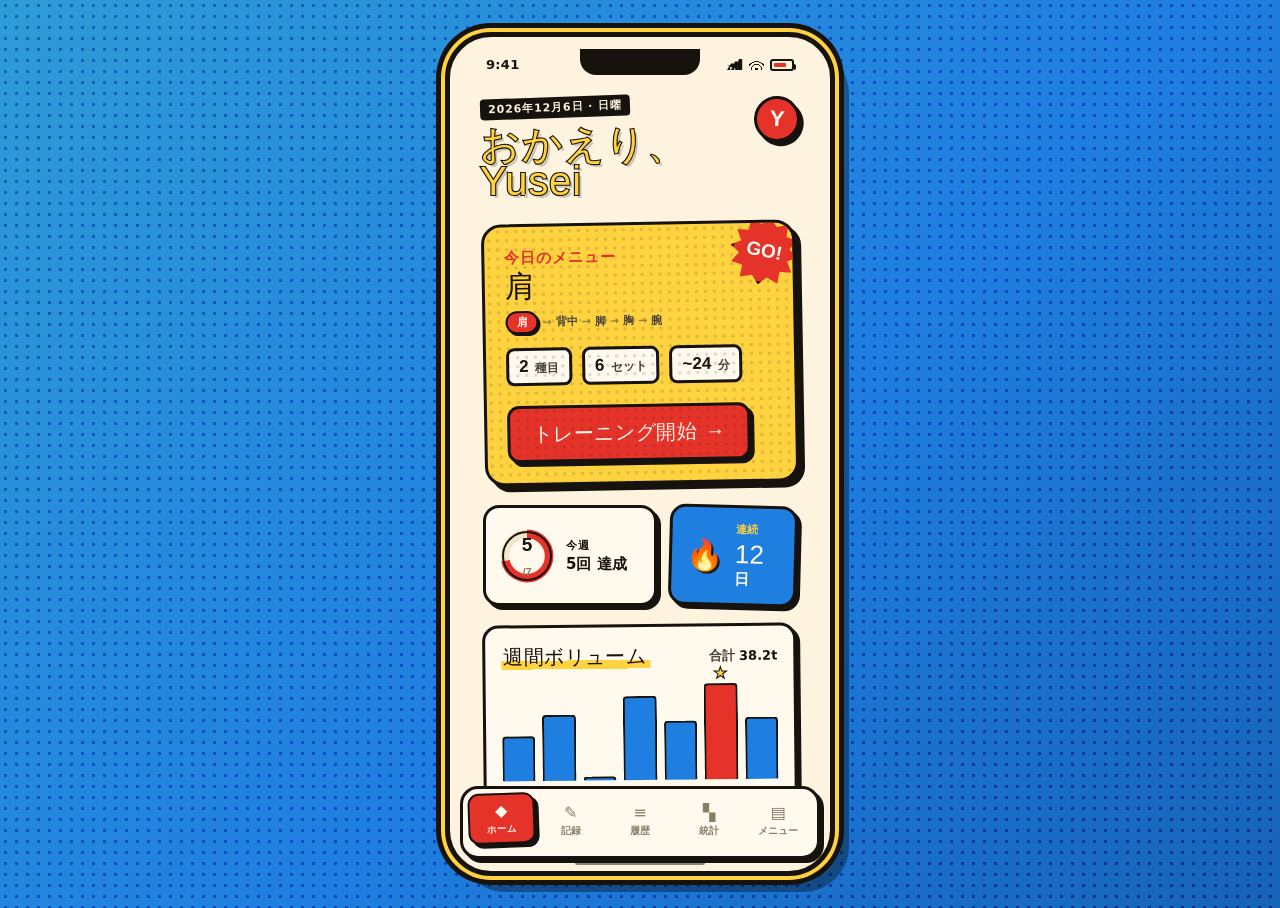
==== 02_プロトタイプ/index.html @ 5b1e4136 "feat: 筋トレ記録アプリ（5部位ローテーション・スプレッドシートDB・PWA対応）" ====
<!doctype html>
<html lang="ja">
<head>
  <meta charset="utf-8" />
  <meta name="viewport" content="width=device-width, initial-scale=1, viewport-fit=cover" />
  <title>筋トレ記録</title>
  <meta name="theme-color" content="#ffd23f" />
  <link rel="manifest" href="manifest.webmanifest" />
  <!-- iOS: ホーム画面に追加でフルスクリーン起動 -->
  <meta name="apple-mobile-web-app-capable" content="yes" />
  <meta name="apple-mobile-web-app-status-bar-style" content="default" />
  <meta name="apple-mobile-web-app-title" content="筋トレ" />
  <link rel="apple-touch-icon" href="apple-touch-icon.png" />
  <link rel="stylesheet" href="css/style.css" />
</head>
<body>
  <!-- デスクトップで見たときの背景。実機ではフレームは消える想定 -->
  <div class="stage">
    <div class="phone" role="application" aria-label="筋トレ記録アプリ プロトタイプ">
      <div class="phone__notch" aria-hidden="true"></div>

      <!-- ステータスバー -->
      <div class="statusbar" aria-hidden="true">
        <span class="statusbar__time">9:41</span>
        <span class="statusbar__icons">
          <i class="ic ic-signal"></i><i class="ic ic-wifi"></i><i class="ic ic-batt"></i>
        </span>
      </div>

      <!-- スクリーン群 -->
      <main class="screens" id="screens">

        <!-- ========== ホーム ========== -->
        <section class="screen is-active" id="screen-home" aria-labelledby="home-h">
          <header class="topbar">
            <div>
              <p class="topbar__eyebrow">2026年7月11日 · 土曜</p>
              <h1 class="topbar__title" id="home-h">おかえり、Yusei</h1>
            </div>
            <div class="avatar" aria-hidden="true">Y</div>
          </header>

          <!-- 今日のメニュー（ヒーローカード） -->
          <article class="hero-card">
            <div class="hero-card__glow" aria-hidden="true"></div>
            <p class="hero-card__label">今日のメニュー</p>
            <h2 class="hero-card__title" id="hero-menu">肩</h2>
            <p class="hero-card__rotation" id="hero-rotation" aria-label="部位ローテーション"></p>
            <ul class="hero-card__meta" id="hero-meta">
              <li><b>2</b> 種目</li>
              <li><b>6</b> セット</li>
              <li><b>~24</b> 分</li>
            </ul>
            <button class="btn btn--accent" data-goto="log">
              トレーニング開始
              <span class="btn__arrow" aria-hidden="true">→</span>
            </button>
          </article>

          <!-- ストリーク & 週間リング -->
          <div class="stat-row">
            <article class="stat-card">
              <div class="ring" style="--val:71" id="week-ring">
                <svg viewBox="0 0 44 44" aria-hidden="true">
                  <circle class="ring__bg" cx="22" cy="22" r="18" />
                  <circle class="ring__fg" cx="22" cy="22" r="18" />
                </svg>
                <span class="ring__num" id="week-ring-num">5<small>/7</small></span>
              </div>
              <div class="stat-card__body">
                <p class="stat-card__k">今週</p>
                <p class="stat-card__v" id="week-count">5回 達成</p>
              </div>
            </article>

            <article class="stat-card stat-card--streak">
              <span class="flame" aria-hidden="true">🔥</span>
              <div class="stat-card__body">
                <p class="stat-card__k">連続</p>
                <p class="stat-card__v"><b id="streak-num">12</b> 日</p>
              </div>
            </article>
          </div>

          <!-- 週間ボリューム（ミニ棒グラフ） -->
          <article class="panel">
            <div class="panel__head">
              <h3 class="panel__title">週間ボリューム</h3>
              <span class="panel__sub">合計 <b id="week-total">38.2t</b></span>
            </div>
            <div class="bars" id="home-bars" aria-hidden="true"></div>
            <div class="bars__labels">
              <span>月</span><span>火</span><span>水</span><span>木</span><span>金</span><span>土</span><span>日</span>
            </div>
          </article>

          <!-- 直近の自己ベスト -->
          <article class="panel">
            <div class="panel__head">
              <h3 class="panel__title">最近の自己ベスト</h3>
              <span class="pr-tag">PR</span>
            </div>
            <ul class="pr-list" id="home-pr-list">
              <li><span>ベンチプレス</span><b>90 kg <small>×5</small></b></li>
              <li><span>スクワット</span><b>120 kg <small>×3</small></b></li>
            </ul>
          </article>
        </section>

        <!-- ========== 記録 ========== -->
        <section class="screen" id="screen-log" aria-labelledby="log-h" hidden>
          <header class="topbar">
            <div>
              <p class="topbar__eyebrow" id="log-eyebrow">今日のトレーニング</p>
              <h1 class="topbar__title" id="log-h">肩</h1>
            </div>
            <button class="pill pill--live"><span class="dot"></span>LIVE</button>
          </header>

          <!-- 進行中サマリー -->
          <div class="log-summary">
            <div><p class="log-summary__k">ボリューム</p><p class="log-summary__v">6,420<small>kg</small></p></div>
            <div><p class="log-summary__k">セット</p><p class="log-summary__v">9<small>/18</small></p></div>
            <div><p class="log-summary__k">種目</p><p class="log-summary__v">2<small>/5</small></p></div>
          </div>

          <!-- 種目カード群 -->
          <div id="exercise-list"></div>

          <button class="btn btn--ghost btn--full" id="add-exercise">＋ 種目を追加</button>
          <button class="btn btn--accent btn--full" id="finish-session" data-goto="history">トレーニングを終了</button>
        </section>

        <!-- ========== 履歴 ========== -->
        <section class="screen" id="screen-history" aria-labelledby="hist-h" hidden>
          <header class="topbar">
            <div>
              <p class="topbar__eyebrow" id="hist-sub">これまで 142 セッション</p>
              <h1 class="topbar__title" id="hist-h">履歴</h1>
            </div>
          </header>
          <div class="history-list" id="history-list"></div>
        </section>

        <!-- ========== 統計 ========== -->
        <section class="screen" id="screen-stats" aria-labelledby="stats-h" hidden>
          <header class="topbar">
            <div>
              <p class="topbar__eyebrow">直近12週</p>
              <h1 class="topbar__title" id="stats-h">統計</h1>
            </div>
          </header>

          <article class="panel">
            <div class="panel__head">
              <h3 class="panel__title">総ボリューム推移</h3>
              <span class="panel__sub trend-up" id="trend-pct">▲ 8.4%</span>
            </div>
            <svg class="line-chart" id="line-chart" viewBox="0 0 300 120" preserveAspectRatio="none" aria-hidden="true"></svg>
          </article>

          <article class="panel">
            <h3 class="panel__title">部位別バランス</h3>
            <ul class="muscle-list" id="muscle-list"></ul>
          </article>

          <article class="panel">
            <div class="panel__head">
              <h3 class="panel__title">自己ベスト</h3>
              <span class="pr-tag">PR</span>
            </div>
            <ul class="pr-list pr-list--big" id="pr-list"></ul>
          </article>
        </section>

        <!-- ========== メニュー編集（部位別） ========== -->
        <section class="screen" id="screen-menu" aria-labelledby="menu-h" hidden>
          <header class="topbar">
            <div>
              <p class="topbar__eyebrow">部位別で組む</p>
              <h1 class="topbar__title" id="menu-h">メニュー編集</h1>
            </div>
            <button class="pill" id="menu-count" aria-live="polite">0 種目</button>
          </header>

          <!-- メニュー切替（肩 / 背中 … ＋で追加） -->
          <div class="menu-tabs" id="menu-tabs" role="tablist" aria-label="メニュー選択"></div>

          <!-- 選択中メニューの名前（編集可） -->
          <label class="menu-name">
            <span class="menu-name__k">メニュー名</span>
            <input class="menu-name__in" id="menu-name" type="text" maxlength="24" />
          </label>

          <!-- 部位別セクション（アコーディオン） -->
          <div id="muscle-groups"></div>
        </section>

      </main>

      <!-- ボトムナビ -->
      <nav class="tabbar" aria-label="メインナビゲーション">
        <button class="tab is-active" data-goto="home" aria-current="page">
          <span class="tab__ico">◆</span><span class="tab__lbl">ホーム</span>
        </button>
        <button class="tab" data-goto="log">
          <span class="tab__ico">✎</span><span class="tab__lbl">記録</span>
        </button>
        <button class="tab" data-goto="history">
          <span class="tab__ico">≡</span><span class="tab__lbl">履歴</span>
        </button>
        <button class="tab" data-goto="stats">
          <span class="tab__ico">▚</span><span class="tab__lbl">統計</span>
        </button>
        <button class="tab" data-goto="menu">
          <span class="tab__ico">▤</span><span class="tab__lbl">メニュー</span>
        </button>
      </nav>

      <div class="phone__home" aria-hidden="true"></div>
    </div>
  </div>

  <script src="js/config.js"></script>
  <script src="js/api.js"></script>
  <script src="js/app.js"></script>
</body>
</html>
---- 02_プロトタイプ/css/style.css ----
/* =========================================================
   筋トレ記録アプリ — プロトタイプ
   方向性: アメコミ風（American comic / コミックブック）
   太い黒アウトライン × ハードシャドウ × 網点(ハーフトーン)
   × 原色(レッド/イエロー/ブルー) × バースト形状
   ========================================================= */

:root {
  /* --- comic palette --- */
  --ink:     #16120d;
  --paper:   #fdf3df;
  --paper-2: #fff9ee;
  --red:     #e6332a;
  --red-dk:  #b3231c;
  --yellow:  #ffd23f;
  --blue:    #1f7fe0;
  --pink:    #ff5aa0;
  --cream-line: #efe2c2;

  /* エイリアス（旧クラスが参照する変数を上書き） */
  --accent:     var(--red);
  --accent-2:   var(--red-dk);
  --accent-ink: var(--paper-2);
  --gold:       var(--yellow);
  --text:       var(--ink);
  --text-dim:   #4a4238;
  --text-mute:  #8a7d66;
  --line:       var(--ink);
  --surface-1:  var(--paper-2);
  --surface-2:  #f3e7cb;

  /* --- type --- */
  --display: "Bangers", "Anton", Impact, "DisplayJP", "Hiragino Sans", "Yu Gothic", sans-serif;
  --sans:    "Hiragino Sans", "Yu Gothic", "Helvetica Neue", system-ui, sans-serif;

  /* --- shape / motion --- */
  --bd: 3px solid var(--ink);
  --pop: 6px 6px 0 var(--ink);
  --pop-sm: 4px 4px 0 var(--ink);
  --ease: cubic-bezier(0.22, 1.4, 0.4, 1);
  --dur: 300ms;
  --r-lg: 20px;
  --r-md: 16px;
  --r-sm: 10px;
}

* { box-sizing: border-box; margin: 0; padding: 0; }

/* 見出し(Bangers)の日本語フォールバック用: 極太ゴシックに固定
   （Bangersに和文グリフが無く、素のヒラギノW3に落ちて細く見えるのを防ぐ） */
@font-face {
  font-family: "DisplayJP";
  src: local("Hiragino Sans W8"), local("HiraginoSans-W8"),
       local("Hiragino Kaku Gothic StdN W8"),
       local("Yu Gothic Bold"), local("YuGothic-Bold");
  unicode-range: U+3000-30FF, U+4E00-9FFF, U+F900-FAFF, U+FF00-FFEF; /* かな・漢字・全角 */
}

/* ---- halftone helper: 網点 ---- */
:root {
  --halftone: radial-gradient(circle at center, var(--ink) 1.4px, transparent 1.6px);
}

body {
  font-family: var(--sans);
  font-weight: 600; /* 本文もW6ベースで太めに（細ゴシック禁止） */
  color: var(--ink);
  background:
    var(--halftone) 0 0 / 11px 11px,
    linear-gradient(135deg, #2f9bd6, #1f7fe0 55%, #1663b8);
  background-blend-mode: soft-light, normal;
  min-height: 100vh;
  display: grid;
  place-items: center;
  padding: 32px 16px;
  -webkit-font-smoothing: antialiased;
}

/* ---------- phone frame ---------- */
.stage { perspective: none; }

.phone {
  position: relative;
  width: 390px;
  height: 844px;
  max-height: calc(100vh - 48px);
  background: var(--paper);
  border-radius: 46px;
  padding: 12px;
  border: 5px solid var(--ink);
  box-shadow:
    0 0 0 4px var(--yellow),
    0 0 0 9px var(--ink),
    14px 16px 0 rgba(0,0,0,0.35);
  display: flex;
  flex-direction: column;
  overflow: hidden;
}

.phone__notch {
  position: absolute;
  top: 12px; left: 50%; transform: translateX(-50%);
  width: 120px; height: 26px;
  background: var(--ink);
  border-radius: 0 0 16px 16px;
  z-index: 40;
}

/* ---------- status bar ---------- */
.statusbar {
  display: flex; justify-content: space-between; align-items: center;
  padding: 8px 24px 4px;
  font-size: 13px; font-weight: 800; letter-spacing: 0.3px;
  color: var(--ink);
}
.statusbar__icons { display: flex; gap: 6px; align-items: center; }
.ic { display: inline-block; }
.ic-signal { width: 16px; height: 11px;
  clip-path: polygon(0 60%,20% 60%,20% 100%,0 100%, 25% 40%,45% 40%,45% 100%,25% 100%,
    50% 22%,70% 22%,70% 100%,50% 100%, 75% 0,95% 0,95% 100%,75% 100%);
  background: currentColor; }
.ic-wifi { width: 15px; height: 11px;
  background: radial-gradient(circle at 50% 100%, currentColor 0 2px, transparent 2px),
  radial-gradient(circle at 50% 100%, transparent 5px, currentColor 5px 6px, transparent 6px),
  radial-gradient(circle at 50% 100%, transparent 8px, currentColor 8px 9px, transparent 9px); }
.ic-batt { width: 24px; height: 12px; border: 2px solid currentColor; border-radius: 3px;
  position: relative; }
.ic-batt::before { content:""; position:absolute; inset:2px; right:6px; background: var(--red);
  border-radius: 1px; }
.ic-batt::after { content:""; position:absolute; right:-4px; top:3px; width:2.5px; height:6px;
  background: currentColor; border-radius: 0 2px 2px 0; }

/* ---------- screens ---------- */
.screens { flex: 1; position: relative; overflow: hidden; }
.screen {
  position: absolute; inset: 0;
  overflow-y: auto;
  padding: 6px 18px 108px;
  scrollbar-width: none;
  opacity: 0;
  transform: translateY(16px) rotate(-1deg);
  pointer-events: none;
  transition: opacity var(--dur) var(--ease), transform var(--dur) var(--ease);
}
.screen::-webkit-scrollbar { display: none; }
.screen.is-active { opacity: 1; transform: none; pointer-events: auto; }
.screen[hidden] { display: none; }

/* ---------- topbar ---------- */
.topbar { display: flex; justify-content: space-between; align-items: flex-start; padding: 14px 0 18px; }
.topbar__eyebrow {
  display: inline-block;
  font-size: 11px; letter-spacing: 0.08em; text-transform: uppercase;
  color: var(--paper); font-weight: 800; margin-bottom: 8px;
  background: var(--ink); padding: 3px 8px; border-radius: 4px;
  transform: rotate(-2deg);
}
.topbar__title {
  font-family: var(--display); font-weight: 400;
  font-size: 40px; line-height: 0.92; letter-spacing: 0.02em;
  color: var(--yellow);
  -webkit-text-stroke: 2.2px var(--ink);
  paint-order: stroke fill;
  text-shadow: 3px 3px 0 rgba(0,0,0,0.18);
}
.avatar {
  width: 46px; height: 46px; border-radius: 50%;
  display: grid; place-items: center; flex: none;
  font-family: var(--display); font-size: 22px; color: var(--paper-2);
  background: var(--red); border: var(--bd);
  box-shadow: var(--pop-sm);
  transform: rotate(4deg);
}

/* ---------- hero card ---------- */
.hero-card {
  position: relative; overflow: hidden;
  border-radius: var(--r-lg);
  padding: 22px 20px 20px;
  background: var(--yellow);
  border: var(--bd);
  box-shadow: var(--pop);
  margin: 4px 3px 22px;
  transform: rotate(-1deg);
}
.hero-card__glow {
  position: absolute; inset: 0;
  background: var(--halftone) 0 0 / 9px 9px;
  opacity: 0.14; pointer-events: none;
}
/* burst badge */
.hero-card::after {
  content: "GO!"; position: absolute; top: -6px; right: -6px;
  width: 62px; height: 62px; display: grid; place-items: center;
  font-family: var(--display); font-size: 19px; color: var(--paper-2);
  background: var(--red); border: var(--bd);
  transform: rotate(12deg);
  clip-path: polygon(50% 0,61% 12%,78% 6%,78% 24%,95% 26%,86% 41%,100% 50%,86% 59%,95% 74%,78% 76%,78% 94%,61% 88%,50% 100%,39% 88%,22% 94%,22% 76%,5% 74%,14% 59%,0 50%,14% 41%,5% 26%,22% 24%,22% 6%,39% 12%);
}
.hero-card__label {
  font-family: var(--display); font-size: 15px; letter-spacing: 0.06em;
  color: var(--red); margin-bottom: 4px;
}
.hero-card__title {
  font-family: var(--display); font-size: 30px; font-weight: 400;
  line-height: 1.02; margin-bottom: 8px; color: var(--ink);
  letter-spacing: 0.01em;
}
/* 部位ローテーション（肩→背中→脚→胸→腕、今日の部位を強調） */
.hero-card__rotation {
  position: relative;
  display: flex; flex-wrap: wrap; align-items: center; gap: 4px;
  font-size: 11px; font-weight: 800; color: var(--text-dim);
  margin-bottom: 14px;
}
.hero-card__rotation b {
  background: var(--red); color: var(--paper-2);
  border: 2px solid var(--ink); border-radius: 999px;
  padding: 2px 9px;
  box-shadow: 2px 2px 0 var(--ink);
}
.hero-card__rotation .sep { opacity: 0.55; }
.hero-card__meta {
  list-style: none; display: flex; gap: 10px; margin-bottom: 20px;
}
.hero-card__meta li {
  background: var(--paper-2); border: var(--bd); border-radius: 8px;
  padding: 6px 10px; font-size: 12px; font-weight: 800; color: var(--text-dim);
}
.hero-card__meta b { font-family: var(--display); color: var(--ink); font-size: 17px; margin-right: 2px; }

/* ---------- buttons ---------- */
.btn {
  font-family: var(--display); font-size: 20px; font-weight: 400; letter-spacing: 0.03em;
  border: var(--bd); border-radius: 12px; cursor: pointer;
  padding: 12px 22px;
  display: inline-flex; align-items: center; justify-content: center; gap: 8px;
  transition: transform 120ms var(--ease), box-shadow 120ms var(--ease);
  color: var(--paper-2);
  background: var(--red);
  box-shadow: var(--pop-sm);
}
.btn--accent:hover { transform: translate(-2px,-2px); box-shadow: 7px 7px 0 var(--ink); }
.btn--accent:active { transform: translate(2px,2px); box-shadow: 2px 2px 0 var(--ink); }
.btn__arrow { transition: transform 200ms var(--ease); }
.btn--accent:hover .btn__arrow { transform: translateX(4px); }
.btn--full { width: 100%; margin-top: 14px; }
.btn--ghost {
  background: var(--paper-2); color: var(--ink);
  border: 3px dashed var(--ink); box-shadow: none;
}
.btn--ghost:hover { background: var(--yellow); box-shadow: var(--pop-sm); transform: translate(-2px,-2px); }

/* ---------- stat row ---------- */
.stat-row { display: grid; grid-template-columns: 1.15fr 0.85fr; gap: 12px; margin: 0 3px 18px; }
.stat-card {
  background: var(--paper-2); border: var(--bd); box-shadow: var(--pop-sm);
  border-radius: var(--r-md); padding: 14px;
  display: flex; align-items: center; gap: 12px;
}
.stat-card:nth-child(2) { transform: rotate(1.5deg); background: var(--blue); color: var(--paper-2); }
.stat-card__k { font-size: 11px; font-weight: 800; text-transform: uppercase; letter-spacing: 0.06em; margin-bottom: 2px; }
.stat-card--streak .stat-card__k { color: var(--yellow); }
.stat-card__v { font-size: 15px; font-weight: 800; }
.stat-card__v b { font-family: var(--display); font-size: 26px; font-weight: 400; }
.flame { font-size: 30px; filter: drop-shadow(2px 2px 0 var(--ink));
  animation: flicker 2s ease-in-out infinite; }
@keyframes flicker { 0%,100%{ transform: scale(1) rotate(-3deg);} 50%{ transform: scale(1.15) rotate(3deg);} }

/* progress ring */
.ring { position: relative; width: 54px; height: 54px; flex: none; }
.ring svg { width: 100%; height: 100%; transform: rotate(-90deg); }
.ring__bg { fill: none; stroke: var(--surface-2); stroke-width: 7; }
.ring__fg {
  fill: none; stroke: var(--red); stroke-width: 7; stroke-linecap: butt;
  stroke-dasharray: 113;
  stroke-dashoffset: calc(113 - 113 * var(--val) / 100);
  transition: stroke-dashoffset 900ms var(--ease);
}
.ring::after { content:""; position:absolute; inset:2px; border-radius:50%;
  border: 2.5px solid var(--ink); pointer-events:none; }
.ring__num { position: absolute; inset: 0; display: grid; place-items: center;
  font-family: var(--display); font-size: 19px; color: var(--ink); }
.ring__num small { font-size: 11px; color: var(--text-mute); }

/* ---------- panel ---------- */
.panel {
  background: var(--paper-2); border: var(--bd); box-shadow: var(--pop-sm);
  border-radius: var(--r-md); padding: 16px; margin: 0 3px 18px;
}
.panel:nth-of-type(even) { transform: rotate(-0.6deg); }
.panel__head { display: flex; justify-content: space-between; align-items: center; margin-bottom: 14px; }
.panel__title {
  font-family: var(--display); font-size: 20px; font-weight: 400; letter-spacing: 0.02em;
  color: var(--ink);
  background: linear-gradient(transparent 62%, var(--yellow) 62% 94%, transparent 94%);
  padding: 0 4px 0 2px;
}
.panel__sub { font-size: 13px; color: var(--text-dim); font-weight: 800; }
.panel__sub b { color: var(--ink); }
.trend-up { color: var(--paper-2); background: var(--red); border: 2px solid var(--ink);
  padding: 2px 8px; border-radius: 6px; }
.trend-down { color: var(--ink); background: var(--blue); border: 2px solid var(--ink);
  padding: 2px 8px; border-radius: 6px; }

/* mini bar chart */
.bars { display: flex; align-items: flex-end; gap: 7px; height: 96px; }
.bars .bar {
  flex: 1; border-radius: 4px 4px 0 0;
  background: var(--blue); border: 2.5px solid var(--ink); border-bottom: none;
  position: relative; transition: height 700ms var(--ease);
}
.bars .bar.is-peak { background: var(--red); }
.bars .bar.is-peak::after {
  content: "★"; position: absolute; top: -22px; left: 50%; transform: translateX(-50%);
  font-size: 16px; color: var(--yellow); -webkit-text-stroke: 1px var(--ink);
}
.bars__labels { display: flex; gap: 7px; margin-top: 6px; }
.bars__labels span { flex: 1; text-align: center; font-size: 11px; color: var(--text-mute); font-weight: 800; }

/* PR list */
.pr-tag {
  font-family: var(--display); font-size: 13px; letter-spacing: 0.06em;
  color: var(--paper-2); background: var(--red);
  padding: 3px 10px; border: 2px solid var(--ink); border-radius: 6px;
  transform: rotate(-4deg);
}
.pr-list { list-style: none; display: flex; flex-direction: column; gap: 11px; }
.pr-list li { display: flex; justify-content: space-between; align-items: center; font-size: 14px; font-weight: 700; }
.pr-list li span { color: var(--text-dim); }
.pr-list li b { font-weight: 800; }
.pr-list li b small { color: var(--text-mute); font-weight: 700; }
.pr-list--big li { padding-bottom: 11px; border-bottom: 2.5px dotted var(--cream-line); }
.pr-list--big li:last-child { border-bottom: none; padding-bottom: 0; }
.pr-list--big b { font-family: var(--display); font-size: 22px; font-weight: 400; }

/* ---------- log screen ---------- */
.pill {
  border: var(--bd); cursor: default; border-radius: 999px;
  padding: 6px 12px; font-family: var(--display); font-size: 15px;
  display: inline-flex; align-items: center; gap: 6px;
  background: var(--yellow); color: var(--ink); box-shadow: var(--pop-sm);
  transform: rotate(3deg);
}
.pill--live { background: var(--red); color: var(--paper-2); }
.pill .dot { width: 8px; height: 8px; border-radius: 50%; background: var(--paper-2);
  border: 1.5px solid var(--ink); animation: pulse 1.4s infinite; }
@keyframes pulse { 0%,100%{opacity:1;} 50%{opacity:0.25;} }

.log-summary {
  display: grid; grid-template-columns: repeat(3, 1fr); gap: 10px;
  margin: 0 3px 18px;
}
.log-summary > div { background: var(--paper-2); border: var(--bd); box-shadow: var(--pop-sm);
  border-radius: var(--r-sm); padding: 12px 8px; text-align: center; }
.log-summary > div:nth-child(2) { background: var(--yellow); transform: rotate(-2deg); }
.log-summary__k { font-size: 10px; font-weight: 800; text-transform: uppercase; color: var(--text-mute); margin-bottom: 3px; }
.log-summary__v { font-family: var(--display); font-size: 24px; font-weight: 400; }
.log-summary__v small { font-size: 12px; color: var(--text-mute); font-family: var(--sans); font-weight: 800; }

/* exercise card */
.ex {
  background: var(--paper-2); border: var(--bd); box-shadow: var(--pop-sm);
  border-radius: var(--r-md); margin: 0 3px 16px; overflow: hidden;
}
.ex__head { display: flex; align-items: center; gap: 12px; padding: 14px; border-bottom: var(--bd); }
.ex__badge {
  width: 38px; height: 38px; border-radius: 9px; flex: none;
  display: grid; place-items: center; font-size: 17px;
  background: var(--yellow); border: var(--bd);
}
.ex__name { font-size: 16px; font-weight: 900; }
.ex__muscle { font-size: 11.5px; color: var(--text-mute); margin-top: 2px; font-weight: 700; }
.ex__prev { margin-left: auto; text-align: right; font-size: 10px; color: var(--text-mute); font-weight: 800; text-transform: uppercase; }
.ex__prev b { display: block; color: var(--ink); font-size: 14px; font-family: var(--display); font-weight: 400; }

.set-row {
  display: grid; grid-template-columns: 30px 1fr 1fr 44px;
  align-items: center; gap: 10px; padding: 11px 14px;
  font-size: 15px; transition: background 180ms;
}
.set-row + .set-row { border-top: 2px dotted var(--cream-line); }
.set-row__n {
  width: 26px; height: 26px; border-radius: 7px; display: grid; place-items: center;
  background: var(--ink); font-family: var(--display); font-size: 14px; color: var(--paper-2);
}
.set-val { font-weight: 800; }
.set-val small { color: var(--text-mute); font-weight: 700; font-size: 11px; margin-left: 2px; }

/* タップして打ち替えられる重量/レップ入力 */
.set-val--edit { display: inline-flex; align-items: baseline; gap: 2px; cursor: text; }
.set-val__in {
  width: 4ch; min-width: 3ch;
  border: none; background: transparent; padding: 0;
  font: inherit; font-weight: 800; color: var(--ink);
  border-bottom: 2px dashed color-mix(in srgb, var(--ink) 30%, transparent);
  border-radius: 0;
  -moz-appearance: textfield; appearance: textfield;
}
.set-val__in::-webkit-outer-spin-button,
.set-val__in::-webkit-inner-spin-button { -webkit-appearance: none; margin: 0; }
.set-val__in:focus {
  outline: none;
  background: var(--yellow);
  border-bottom: 2px solid var(--ink);
  box-shadow: 2px 2px 0 var(--ink);
}
.set-row.is-done .set-val__in:focus { background: var(--paper-2); }
.set-check {
  width: 30px; height: 30px; border-radius: 50%; border: var(--bd);
  background: var(--paper); cursor: pointer; color: transparent; font-size: 15px; font-weight: 900;
  display: grid; place-items: center; justify-self: end;
  transition: transform 120ms var(--ease), background 160ms;
}
.set-check:hover { transform: scale(1.1) rotate(-6deg); }
.set-row.is-done { background: var(--yellow); }
.set-row.is-done .set-check { background: var(--red); color: var(--paper-2); }
.ex__add {
  width: 100%; padding: 11px; background: var(--surface-2); border: none; cursor: pointer;
  color: var(--ink); font-family: var(--display); font-size: 15px; letter-spacing: 0.04em;
  border-top: var(--bd);
}
.ex__add:hover { background: var(--yellow); }

/* ---------- history ---------- */
.history-list { display: flex; flex-direction: column; gap: 14px; padding: 0 3px; }
.h-item {
  background: var(--paper-2); border: var(--bd); box-shadow: var(--pop-sm);
  border-radius: var(--r-md); padding: 14px; display: flex; gap: 12px; align-items: center;
  transition: transform 150ms var(--ease);
}
.h-item:nth-child(even) { transform: rotate(-1deg); }
.h-item:hover { transform: rotate(0deg) translate(-2px,-2px); box-shadow: 8px 8px 0 var(--ink); }
.h-date {
  flex: none; width: 54px; text-align: center;
  padding: 7px 0; border-radius: var(--r-sm); background: var(--red); color: var(--paper-2);
  border: var(--bd);
}
.h-date__d { font-family: var(--display); font-size: 24px; font-weight: 400; line-height: 0.9; }
.h-date__m { font-size: 10px; font-weight: 800; margin-top: 3px; }
.h-body { flex: 1; }
.h-body__t { font-size: 15px; font-weight: 900; margin-bottom: 4px; }
.h-body__meta { font-size: 12px; color: var(--text-mute); font-weight: 700; }
.h-vol { text-align: right; }
.h-vol b { font-family: var(--display); font-size: 20px; font-weight: 400; }
.h-vol small { display: block; font-size: 9px; color: var(--text-mute); text-transform: uppercase; font-weight: 800; }
.h-badge { font-family: var(--display); font-size: 12px; color: var(--paper-2); background: var(--blue);
  padding: 1px 7px; border: 2px solid var(--ink); border-radius: 5px; margin-right: 6px; }

/* ---------- stats ---------- */
.line-chart { width: 100%; height: 120px; overflow: visible; }
.muscle-list { list-style: none; display: flex; flex-direction: column; gap: 13px; }
.muscle-list li { display: grid; grid-template-columns: 52px 1fr 40px; align-items: center; gap: 12px; }
.muscle-list .m-name { font-size: 13px; color: var(--ink); font-weight: 800; }
.muscle-list .m-track { height: 14px; border-radius: 999px; background: var(--surface-2);
  border: 2.5px solid var(--ink); overflow: hidden; }
.muscle-list .m-fill { display: block; height: 100%;
  background: var(--red); transition: width 800ms var(--ease); }
.muscle-list li:nth-child(3n+1) .m-fill { background: var(--red); }
.muscle-list li:nth-child(3n+2) .m-fill { background: var(--blue); }
.muscle-list li:nth-child(3n) .m-fill { background: var(--yellow); }
.muscle-list .m-pct { font-family: var(--display); font-size: 15px; text-align: right; color: var(--ink); }

/* ---------- menu editor（部位別メニュー編集） ---------- */
.menu-tabs {
  display: flex; gap: 8px; overflow-x: auto; padding: 2px 3px 12px;
  scrollbar-width: none;
}
.menu-tabs::-webkit-scrollbar { display: none; }
.menu-chip {
  flex: none; cursor: pointer;
  font-family: var(--display); font-size: 15px; letter-spacing: 0.02em;
  padding: 7px 14px; border: var(--bd); border-radius: 999px;
  background: var(--paper-2); color: var(--ink);
  box-shadow: var(--pop-sm);
  transition: transform 120ms var(--ease);
}
.menu-chip:hover { transform: translate(-1px,-1px); }
.menu-chip:active { transform: translate(1px,1px); box-shadow: 2px 2px 0 var(--ink); }
.menu-chip.is-active { background: var(--red); color: var(--paper-2); transform: rotate(-2deg); }
.menu-chip--add { background: var(--yellow); width: 42px; text-align: center; padding: 7px 0; }

.menu-name {
  display: flex; align-items: center; gap: 10px;
  margin: 0 3px 18px; padding: 10px 14px;
  background: var(--yellow); border: var(--bd); border-radius: var(--r-md);
  box-shadow: var(--pop-sm);
}
.menu-name__k { font-size: 10px; font-weight: 800; text-transform: uppercase;
  letter-spacing: 0.06em; color: var(--ink); background: var(--paper-2);
  border: 2px solid var(--ink); border-radius: 5px; padding: 3px 6px; flex: none; }
.menu-name__in {
  flex: 1; min-width: 0; background: transparent; border: none;
  font-family: var(--display); font-size: 21px; color: var(--ink);
  letter-spacing: 0.02em;
}
.menu-name__in:focus { outline: none; }

/* muscle group section */
.mg {
  background: var(--paper-2); border: var(--bd); box-shadow: var(--pop-sm);
  border-radius: var(--r-md); margin: 0 3px 14px; overflow: hidden;
}
.mg__head {
  width: 100%; display: flex; align-items: center; gap: 12px;
  padding: 13px 14px; background: none; border: none; cursor: pointer;
  font-family: var(--sans);
}
.mg__dot {
  width: 34px; height: 34px; flex: none; border-radius: 9px; border: var(--bd);
  display: grid; place-items: center; font-size: 16px;
}
.mg--red .mg__dot { background: var(--red); }
.mg--blue .mg__dot { background: var(--blue); }
.mg--yellow .mg__dot { background: var(--yellow); }
.mg__name { font-family: var(--display); font-size: 22px; color: var(--ink); letter-spacing: 0.02em; }
.mg__count { margin-left: auto; font-size: 11px; font-weight: 800; color: var(--paper-2);
  background: var(--ink); border-radius: 999px; padding: 3px 10px; }
.mg__chev { font-size: 14px; color: var(--ink); transition: transform 200ms var(--ease); }
.mg.is-open .mg__chev { transform: rotate(90deg); }
.mg:not(.is-open) .mg__body { display: none; }
.mg__body { border-top: var(--bd); }

/* menu item row */
.mg-item {
  display: flex; align-items: center; gap: 12px; padding: 11px 14px;
  transition: background 160ms;
}
.mg-item + .mg-item, .mg-item + .mg-add { border-top: 2px dotted var(--cream-line); }
.mg-item.is-on { background: color-mix(in oklab, var(--yellow) 45%, var(--paper-2)); }
.mg-item__name { flex: 1; font-size: 14.5px; font-weight: 800; color: var(--text-dim); }
.mg-item.is-on .mg-item__name { color: var(--ink); }
.mg-item__del {
  flex: none; width: 26px; height: 26px; border-radius: 7px; cursor: pointer;
  border: 2px solid var(--ink); background: var(--paper); color: var(--ink);
  font-size: 16px; font-weight: 900; line-height: 1; display: grid; place-items: center;
  transition: transform 120ms var(--ease), background 160ms;
}
.mg-item__del:hover { background: var(--red); color: var(--paper-2); transform: rotate(90deg); }

/* comic toggle switch */
.toggle {
  flex: none; width: 50px; height: 28px; border: var(--bd); border-radius: 999px;
  background: var(--paper); position: relative; cursor: pointer; padding: 0;
  transition: background 180ms var(--ease);
}
.toggle::after {
  content: ""; position: absolute; top: 2px; left: 2px;
  width: 20px; height: 20px; border-radius: 50%;
  background: var(--ink);
  transition: transform 180ms var(--ease), background 180ms;
}
.toggle.is-on { background: var(--red); }
.toggle.is-on::after { transform: translateX(22px); background: var(--paper-2); }

/* add-exercise row */
.mg-add { display: flex; gap: 8px; padding: 12px 14px; background: var(--surface-2); }
.mg-add__in {
  flex: 1; min-width: 0; padding: 9px 12px;
  border: var(--bd); border-radius: 9px; background: var(--paper-2);
  font-family: var(--sans); font-size: 13px; font-weight: 700; color: var(--ink);
}
.mg-add__in::placeholder { color: var(--text-mute); font-weight: 700; }
.mg-add__in:focus { outline: none; box-shadow: var(--pop-sm); }
.mg-add__btn {
  flex: none; cursor: pointer; padding: 0 16px;
  border: var(--bd); border-radius: 9px; background: var(--blue); color: var(--paper-2);
  font-family: var(--display); font-size: 15px; letter-spacing: 0.03em;
  box-shadow: var(--pop-sm); transition: transform 120ms var(--ease);
}
.mg-add__btn:hover { transform: translate(-1px,-1px); }
.mg-add__btn:active { transform: translate(1px,1px); box-shadow: 2px 2px 0 var(--ink); }

/* ---------- tabbar ---------- */
.tabbar {
  position: absolute; left: 10px; right: 10px; bottom: 12px;
  display: grid; grid-template-columns: repeat(5, 1fr); gap: 2px;
  padding: 8px 5px;
  background: var(--paper-2);
  border: var(--bd);
  border-radius: 18px;
  box-shadow: var(--pop-sm);
  z-index: 30;
}
.tab {
  background: none; border: none; cursor: pointer;
  display: flex; flex-direction: column; align-items: center; gap: 3px;
  color: var(--text-mute); font-family: var(--sans);
  padding: 6px 0; border-radius: 11px;
  transition: transform 140ms var(--ease);
}
.tab__ico { font-size: 16px; }
.tab__lbl { font-size: 9.5px; font-weight: 800; white-space: nowrap; }
.tab:hover { color: var(--ink); transform: translateY(-2px); }
.tab.is-active { color: var(--paper-2); background: var(--red); border: 2.5px solid var(--ink);
  transform: translateY(-4px) rotate(-2deg); box-shadow: var(--pop-sm); }

/* home indicator */
.phone__home {
  position: absolute; bottom: 6px; left: 50%; transform: translateX(-50%);
  width: 130px; height: 5px; border-radius: 3px; background: var(--ink); opacity: 0.5; z-index: 41;
}

/* ---------- 保存トースト（同期状態の通知） ---------- */
.sync-toast {
  position: fixed;
  left: 50%;
  bottom: 28px;
  transform: translate(-50%, 20px);
  z-index: 100;
  padding: 10px 18px;
  background: var(--yellow);
  color: var(--ink);
  font-weight: 800;
  font-size: 13px;
  letter-spacing: 0.02em;
  border: var(--bd);
  border-radius: 999px;
  box-shadow: var(--pop-sm);
  opacity: 0;
  pointer-events: none;
  transition: opacity 180ms var(--ease-out-expo, ease), transform 180ms var(--ease-out-expo, ease);
}
.sync-toast.is-show {
  opacity: 1;
  transform: translate(-50%, 0);
}

/* ---------- reduced motion ---------- */
@media (prefers-reduced-motion: reduce) {
  * { animation: none !important; transition-duration: 1ms !important; }
}

/* ---------- narrow viewport (real phone) ---------- */
@media (max-width: 440px) {
  body { padding: 0; }
  .phone {
    width: 100vw; height: 100vh; max-height: 100vh;
    height: 100dvh; max-height: 100dvh; /* iOS Safariのアドレスバー分を吸収 */
    border-radius: 0; padding: 0; border: none;
    box-shadow: none;
  }
  .phone__notch, .phone__home { display: none; }
  /* 実機ではOSのステータスバーが出るので、偽の時計・アイコンは隠して余白だけ残す */
  .statusbar { padding-top: max(8px, env(safe-area-inset-top)); }
  .statusbar__time, .statusbar__icons { visibility: hidden; }
  .tabbar { bottom: max(12px, env(safe-area-inset-bottom)); }
}
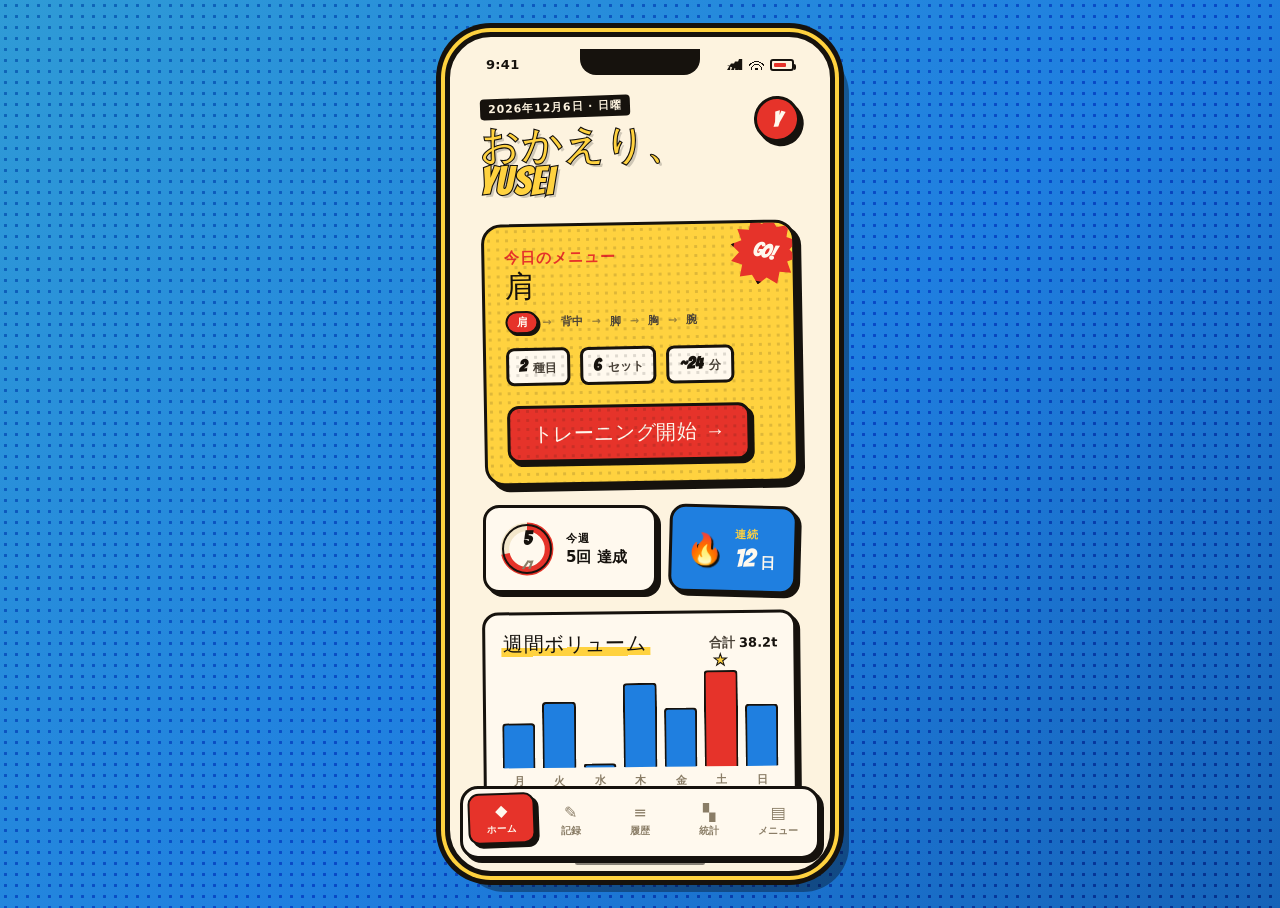
==== commit dcf13fa7: "fix: iPhoneでフォントが細く見える問題を修正（BangersをWebフォント配信・和文フォールバックにW7/W6追加）" ====
--- a/02_プロトタイプ/index.html
+++ b/02_プロトタイプ/index.html
@@ -11,6 +11,10 @@
   <meta name="apple-mobile-web-app-status-bar-style" content="default" />
   <meta name="apple-mobile-web-app-title" content="筋トレ" />
   <link rel="apple-touch-icon" href="apple-touch-icon.png" />
+  <!-- 見出し用コミックフォント（iPhoneにはBangers/Impactが無いためWebフォントで配信） -->
+  <link rel="preconnect" href="https://fonts.googleapis.com" />
+  <link rel="preconnect" href="https://fonts.gstatic.com" crossorigin />
+  <link rel="stylesheet" href="https://fonts.googleapis.com/css2?family=Bangers&display=swap" />
   <link rel="stylesheet" href="css/style.css" />
 </head>
 <body>
@@ -117,6 +121,9 @@
             <button class="pill pill--live"><span class="dot"></span>LIVE</button>
           </header>
 
+          <!-- 部位の切り替え（今日やる部位を選べる。初期値はローテーションの提案） -->
+          <div class="menu-tabs" id="log-menu-tabs" role="tablist" aria-label="今日の部位を選択"></div>
+
           <!-- 進行中サマリー -->
           <div class="log-summary">
             <div><p class="log-summary__k">ボリューム</p><p class="log-summary__v">6,420<small>kg</small></p></div>
--- a/02_プロトタイプ/css/style.css
+++ b/02_プロトタイプ/css/style.css
@@ -47,10 +47,13 @@
 * { box-sizing: border-box; margin: 0; padding: 0; }
 
 /* 見出し(Bangers)の日本語フォールバック用: 極太ゴシックに固定
-   （Bangersに和文グリフが無く、素のヒラギノW3に落ちて細く見えるのを防ぐ） */
+   （Bangersに和文グリフが無く、素のヒラギノW3に落ちて細く見えるのを防ぐ）
+   W8はMac、W7/W6はiPhone用の保険。上から順に見つかったものが使われる */
 @font-face {
   font-family: "DisplayJP";
   src: local("Hiragino Sans W8"), local("HiraginoSans-W8"),
+       local("Hiragino Sans W7"), local("HiraginoSans-W7"),
+       local("Hiragino Sans W6"), local("HiraginoSans-W6"),
        local("Hiragino Kaku Gothic StdN W8"),
        local("Yu Gothic Bold"), local("YuGothic-Bold");
   unicode-range: U+3000-30FF, U+4E00-9FFF, U+F900-FAFF, U+FF00-FFEF; /* かな・漢字・全角 */
@@ -206,16 +209,22 @@
   line-height: 1.02; margin-bottom: 8px; color: var(--ink);
   letter-spacing: 0.01em;
 }
-/* 部位ローテーション（肩→背中→脚→胸→腕、今日の部位を強調） */
+/* 部位ローテーション = 部位の選択UI（タップで今日のメニューを変更、★は提案） */
 .hero-card__rotation {
   position: relative;
   display: flex; flex-wrap: wrap; align-items: center; gap: 4px;
   font-size: 11px; font-weight: 800; color: var(--text-dim);
   margin-bottom: 14px;
 }
-.hero-card__rotation b {
+.hero-card__rotation .rot-btn {
+  border: none; background: transparent; cursor: pointer;
+  padding: 2px 5px; font: inherit; font-weight: 800; color: var(--text-dim);
+  border-radius: 999px;
+}
+.hero-card__rotation .rot-btn:active { transform: translate(1px, 1px); }
+.hero-card__rotation .rot-btn.is-active {
   background: var(--red); color: var(--paper-2);
-  border: 2px solid var(--ink); border-radius: 999px;
+  border: 2px solid var(--ink);
   padding: 2px 9px;
   box-shadow: 2px 2px 0 var(--ink);
 }
@@ -479,6 +488,59 @@
 .menu-chip:active { transform: translate(1px,1px); box-shadow: 2px 2px 0 var(--ink); }
 .menu-chip.is-active { background: var(--red); color: var(--paper-2); transform: rotate(-2deg); }
 .menu-chip--add { background: var(--yellow); width: 42px; text-align: center; padding: 7px 0; }
+
+/* ---------- 記録画面: 部位切替 & 種目の削除・追加ピッカー ---------- */
+#log-menu-tabs { padding-bottom: 14px; }
+
+.ex__del {
+  flex: none; width: 26px; height: 26px; margin-left: 4px;
+  border: 2.5px solid var(--ink); border-radius: 999px;
+  background: var(--paper); color: var(--ink);
+  font-size: 15px; font-weight: 900; line-height: 1;
+  cursor: pointer; box-shadow: 2px 2px 0 var(--ink);
+}
+.ex__del:active { transform: translate(1px,1px); box-shadow: none; }
+
+.picker {
+  position: absolute; inset: 0; z-index: 60;
+  background: rgba(22,18,13,0.55);
+  display: grid; align-items: end;
+}
+.picker__panel {
+  max-height: 74%; overflow-y: auto;
+  background: var(--paper-2);
+  border-top: var(--bd);
+  border-radius: 22px 22px 0 0;
+  padding: 18px 16px calc(20px + env(safe-area-inset-bottom));
+  animation: picker-in 220ms var(--ease);
+}
+@keyframes picker-in { from { transform: translateY(30%); } to { transform: translateY(0); } }
+.picker__title {
+  font-family: var(--display); font-size: 22px; margin-bottom: 10px;
+  letter-spacing: 0.02em;
+}
+.picker__group {
+  font-size: 12px; font-weight: 800; color: var(--text-dim);
+  margin: 12px 0 6px;
+}
+.picker__items { display: grid; grid-template-columns: 1fr 1fr; gap: 8px; }
+.picker__item {
+  border: var(--bd); border-radius: var(--r-sm);
+  background: var(--paper); color: var(--ink);
+  padding: 10px 8px; font-size: 13px; font-weight: 800;
+  cursor: pointer; box-shadow: 3px 3px 0 var(--ink);
+  text-align: center;
+}
+.picker__item:active { transform: translate(2px,2px); box-shadow: none; }
+.picker__empty { font-size: 13px; font-weight: 700; color: var(--text-mute); padding: 8px 0; }
+.picker__close {
+  display: block; width: 100%; margin-top: 16px;
+  border: var(--bd); border-radius: var(--r-md);
+  background: var(--yellow); color: var(--ink);
+  font-family: var(--display); font-size: 17px;
+  padding: 11px 0; cursor: pointer; box-shadow: var(--pop-sm);
+}
+.picker__close:active { transform: translate(2px,2px); box-shadow: none; }
 
 .menu-name {
   display: flex; align-items: center; gap: 10px;
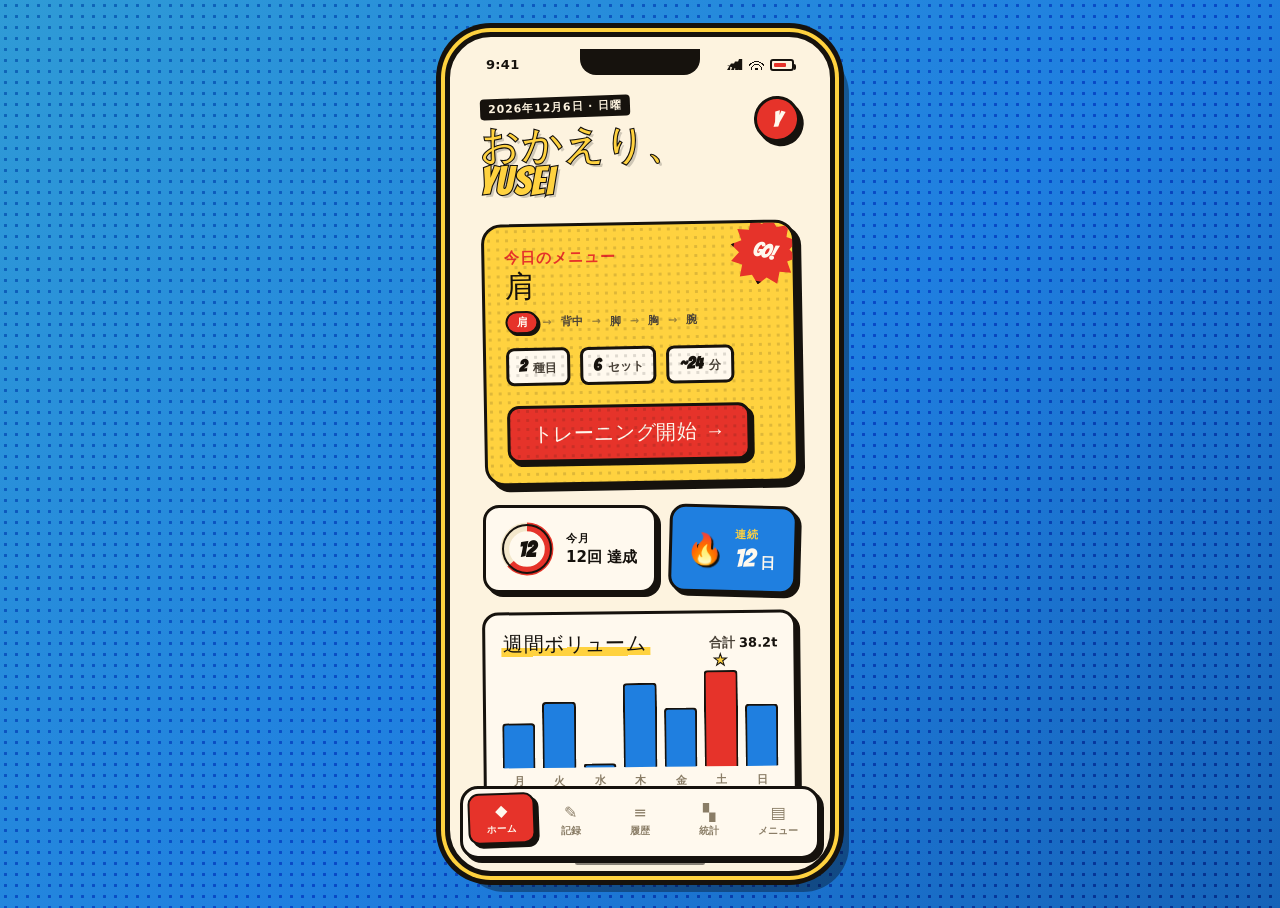
==== commit c817a3f3: "feat: ホームのリングカードを今月のトレーニング回数表示に変更（視認性改善）" ====
--- a/02_プロトタイプ/index.html
+++ b/02_プロトタイプ/index.html
@@ -64,16 +64,16 @@
           <!-- ストリーク & 週間リング -->
           <div class="stat-row">
             <article class="stat-card">
-              <div class="ring" style="--val:71" id="week-ring">
+              <div class="ring" style="--val:63" id="week-ring">
                 <svg viewBox="0 0 44 44" aria-hidden="true">
                   <circle class="ring__bg" cx="22" cy="22" r="18" />
                   <circle class="ring__fg" cx="22" cy="22" r="18" />
                 </svg>
-                <span class="ring__num" id="week-ring-num">5<small>/7</small></span>
+                <span class="ring__num" id="week-ring-num">12</span>
               </div>
               <div class="stat-card__body">
-                <p class="stat-card__k">今週</p>
-                <p class="stat-card__v" id="week-count">5回 達成</p>
+                <p class="stat-card__k">今月</p>
+                <p class="stat-card__v" id="week-count">12回 達成</p>
               </div>
             </article>
 
--- a/02_プロトタイプ/css/style.css
+++ b/02_プロトタイプ/css/style.css
@@ -288,9 +288,10 @@
 }
 .ring::after { content:""; position:absolute; inset:2px; border-radius:50%;
   border: 2.5px solid var(--ink); pointer-events:none; }
-.ring__num { position: absolute; inset: 0; display: grid; place-items: center;
-  font-family: var(--display); font-size: 19px; color: var(--ink); }
-.ring__num small { font-size: 11px; color: var(--text-mute); }
+.ring__num { position: absolute; inset: 0;
+  display: flex; align-items: center; justify-content: center;
+  white-space: nowrap;
+  font-family: var(--display); font-size: 21px; color: var(--ink); }
 
 /* ---------- panel ---------- */
 .panel {
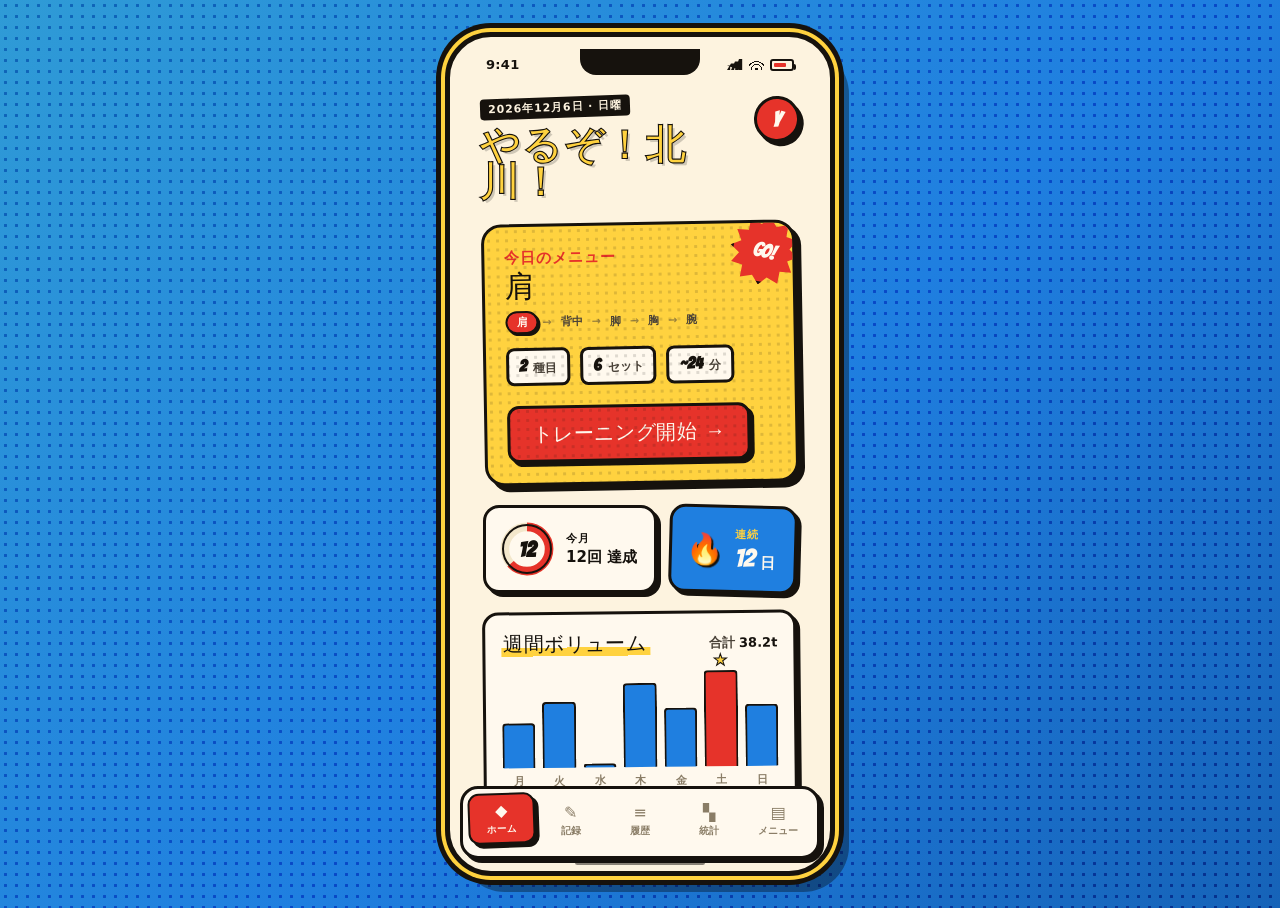
==== commit 4a667a22: "feat: ホームの挨拶を「やるぞ！北川！」に変更" ====
--- a/02_プロトタイプ/index.html
+++ b/02_プロトタイプ/index.html
@@ -39,7 +39,7 @@
           <header class="topbar">
             <div>
               <p class="topbar__eyebrow">2026年7月11日 · 土曜</p>
-              <h1 class="topbar__title" id="home-h">おかえり、Yusei</h1>
+              <h1 class="topbar__title" id="home-h">やるぞ！北川！</h1>
             </div>
             <div class="avatar" aria-hidden="true">Y</div>
           </header>
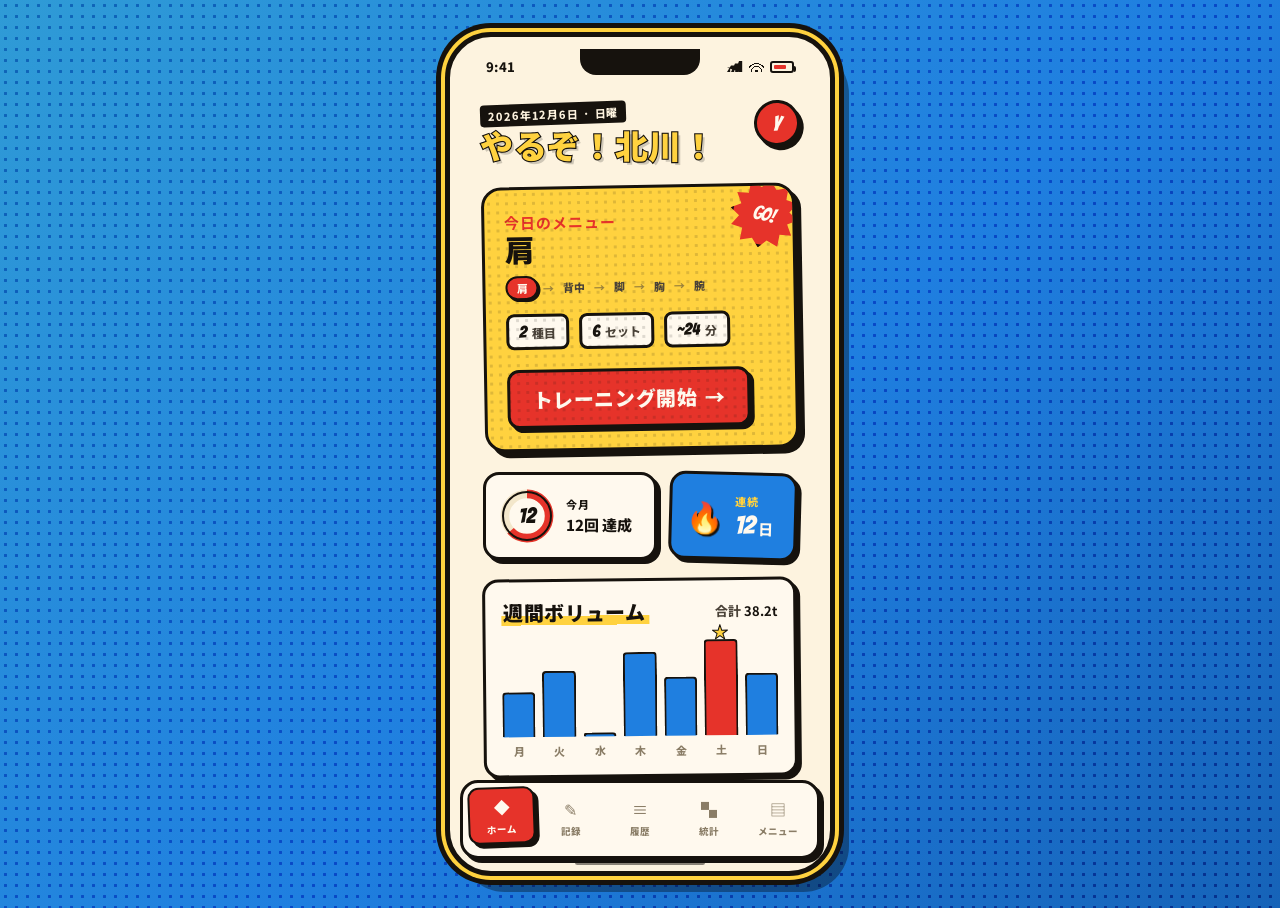
==== commit 921453fa: "fix: 和文フォントをNoto Sans JP(700/900)のWebフォント配信に変更しiPhoneでも極太表示に" ====
--- a/02_プロトタイプ/index.html
+++ b/02_プロトタイプ/index.html
@@ -11,10 +11,11 @@
   <meta name="apple-mobile-web-app-status-bar-style" content="default" />
   <meta name="apple-mobile-web-app-title" content="筋トレ" />
   <link rel="apple-touch-icon" href="apple-touch-icon.png" />
-  <!-- 見出し用コミックフォント（iPhoneにはBangers/Impactが無いためWebフォントで配信） -->
+  <!-- コミックフォント（Bangers）+ 和文極太（Noto Sans JP 700/900）。
+       iPhoneはローカルの極太ヒラギノを参照できず細字に落ちるため、和文もWebフォントで配信する -->
   <link rel="preconnect" href="https://fonts.googleapis.com" />
   <link rel="preconnect" href="https://fonts.gstatic.com" crossorigin />
-  <link rel="stylesheet" href="https://fonts.googleapis.com/css2?family=Bangers&display=swap" />
+  <link rel="stylesheet" href="https://fonts.googleapis.com/css2?family=Bangers&family=Noto+Sans+JP:wght@700;900&display=swap" />
   <link rel="stylesheet" href="css/style.css" />
 </head>
 <body>
--- a/02_プロトタイプ/css/style.css
+++ b/02_プロトタイプ/css/style.css
@@ -30,8 +30,8 @@
   --surface-2:  #f3e7cb;
 
   /* --- type --- */
-  --display: "Bangers", "Anton", Impact, "DisplayJP", "Hiragino Sans", "Yu Gothic", sans-serif;
-  --sans:    "Hiragino Sans", "Yu Gothic", "Helvetica Neue", system-ui, sans-serif;
+  --display: "Bangers", "Anton", Impact, "DisplayJP", "Noto Sans JP", "Hiragino Sans", "Yu Gothic", sans-serif;
+  --sans:    "Noto Sans JP", "Hiragino Sans", "Yu Gothic", "Helvetica Neue", system-ui, sans-serif;
 
   /* --- shape / motion --- */
   --bd: 3px solid var(--ink);
@@ -44,7 +44,7 @@
   --r-sm: 10px;
 }
 
-* { box-sizing: border-box; margin: 0; padding: 0; }
+* { box-sizing: border-box; margin: 0; padding: 0; font-synthesis: none; /* 疑似ボールド禁止: Bangersは素の字形、和文は実フェイス(700/900)で太らせる */ }
 
 /* 見出し(Bangers)の日本語フォールバック用: 極太ゴシックに固定
    （Bangersに和文グリフが無く、素のヒラギノW3に落ちて細く見えるのを防ぐ）
@@ -66,7 +66,7 @@
 
 body {
   font-family: var(--sans);
-  font-weight: 600; /* 本文もW6ベースで太めに（細ゴシック禁止） */
+  font-weight: 700; /* 本文もボールドベースで太めに（細ゴシック禁止） */
   color: var(--ink);
   background:
     var(--halftone) 0 0 / 11px 11px,
@@ -159,13 +159,16 @@
   transform: rotate(-2deg);
 }
 .topbar__title {
-  font-family: var(--display); font-weight: 400;
+  font-family: var(--display); font-weight: 900;
   font-size: 40px; line-height: 0.92; letter-spacing: 0.02em;
   color: var(--yellow);
   -webkit-text-stroke: 2.2px var(--ink);
   paint-order: stroke fill;
   text-shadow: 3px 3px 0 rgba(0,0,0,0.18);
 }
+/* ホームの挨拶「やるぞ！北川！」は名前が改行で割れないよう1行固定 */
+#home-h { font-size: 33px; white-space: nowrap; }
+
 .avatar {
   width: 46px; height: 46px; border-radius: 50%;
   display: grid; place-items: center; flex: none;
@@ -205,7 +208,7 @@
   color: var(--red); margin-bottom: 4px;
 }
 .hero-card__title {
-  font-family: var(--display); font-size: 30px; font-weight: 400;
+  font-family: var(--display); font-size: 30px; font-weight: 900;
   line-height: 1.02; margin-bottom: 8px; color: var(--ink);
   letter-spacing: 0.01em;
 }
@@ -240,7 +243,7 @@
 
 /* ---------- buttons ---------- */
 .btn {
-  font-family: var(--display); font-size: 20px; font-weight: 400; letter-spacing: 0.03em;
+  font-family: var(--display); font-size: 20px; font-weight: 900; letter-spacing: 0.03em;
   border: var(--bd); border-radius: 12px; cursor: pointer;
   padding: 12px 22px;
   display: inline-flex; align-items: center; justify-content: center; gap: 8px;
@@ -271,7 +274,7 @@
 .stat-card__k { font-size: 11px; font-weight: 800; text-transform: uppercase; letter-spacing: 0.06em; margin-bottom: 2px; }
 .stat-card--streak .stat-card__k { color: var(--yellow); }
 .stat-card__v { font-size: 15px; font-weight: 800; }
-.stat-card__v b { font-family: var(--display); font-size: 26px; font-weight: 400; }
+.stat-card__v b { font-family: var(--display); font-size: 26px; font-weight: 900; }
 .flame { font-size: 30px; filter: drop-shadow(2px 2px 0 var(--ink));
   animation: flicker 2s ease-in-out infinite; }
 @keyframes flicker { 0%,100%{ transform: scale(1) rotate(-3deg);} 50%{ transform: scale(1.15) rotate(3deg);} }
@@ -301,7 +304,7 @@
 .panel:nth-of-type(even) { transform: rotate(-0.6deg); }
 .panel__head { display: flex; justify-content: space-between; align-items: center; margin-bottom: 14px; }
 .panel__title {
-  font-family: var(--display); font-size: 20px; font-weight: 400; letter-spacing: 0.02em;
+  font-family: var(--display); font-size: 20px; font-weight: 900; letter-spacing: 0.02em;
   color: var(--ink);
   background: linear-gradient(transparent 62%, var(--yellow) 62% 94%, transparent 94%);
   padding: 0 4px 0 2px;
@@ -342,7 +345,7 @@
 .pr-list li b small { color: var(--text-mute); font-weight: 700; }
 .pr-list--big li { padding-bottom: 11px; border-bottom: 2.5px dotted var(--cream-line); }
 .pr-list--big li:last-child { border-bottom: none; padding-bottom: 0; }
-.pr-list--big b { font-family: var(--display); font-size: 22px; font-weight: 400; }
+.pr-list--big b { font-family: var(--display); font-size: 22px; font-weight: 900; }
 
 /* ---------- log screen ---------- */
 .pill {
@@ -365,7 +368,7 @@
   border-radius: var(--r-sm); padding: 12px 8px; text-align: center; }
 .log-summary > div:nth-child(2) { background: var(--yellow); transform: rotate(-2deg); }
 .log-summary__k { font-size: 10px; font-weight: 800; text-transform: uppercase; color: var(--text-mute); margin-bottom: 3px; }
-.log-summary__v { font-family: var(--display); font-size: 24px; font-weight: 400; }
+.log-summary__v { font-family: var(--display); font-size: 24px; font-weight: 900; }
 .log-summary__v small { font-size: 12px; color: var(--text-mute); font-family: var(--sans); font-weight: 800; }
 
 /* exercise card */
@@ -382,7 +385,7 @@
 .ex__name { font-size: 16px; font-weight: 900; }
 .ex__muscle { font-size: 11.5px; color: var(--text-mute); margin-top: 2px; font-weight: 700; }
 .ex__prev { margin-left: auto; text-align: right; font-size: 10px; color: var(--text-mute); font-weight: 800; text-transform: uppercase; }
-.ex__prev b { display: block; color: var(--ink); font-size: 14px; font-family: var(--display); font-weight: 400; }
+.ex__prev b { display: block; color: var(--ink); font-size: 14px; font-family: var(--display); font-weight: 900; }
 
 .set-row {
   display: grid; grid-template-columns: 30px 1fr 1fr 44px;
@@ -446,13 +449,13 @@
   padding: 7px 0; border-radius: var(--r-sm); background: var(--red); color: var(--paper-2);
   border: var(--bd);
 }
-.h-date__d { font-family: var(--display); font-size: 24px; font-weight: 400; line-height: 0.9; }
+.h-date__d { font-family: var(--display); font-size: 24px; font-weight: 900; line-height: 0.9; }
 .h-date__m { font-size: 10px; font-weight: 800; margin-top: 3px; }
 .h-body { flex: 1; }
 .h-body__t { font-size: 15px; font-weight: 900; margin-bottom: 4px; }
 .h-body__meta { font-size: 12px; color: var(--text-mute); font-weight: 700; }
 .h-vol { text-align: right; }
-.h-vol b { font-family: var(--display); font-size: 20px; font-weight: 400; }
+.h-vol b { font-family: var(--display); font-size: 20px; font-weight: 900; }
 .h-vol small { display: block; font-size: 9px; color: var(--text-mute); text-transform: uppercase; font-weight: 800; }
 .h-badge { font-family: var(--display); font-size: 12px; color: var(--paper-2); background: var(--blue);
   padding: 1px 7px; border: 2px solid var(--ink); border-radius: 5px; margin-right: 6px; }
